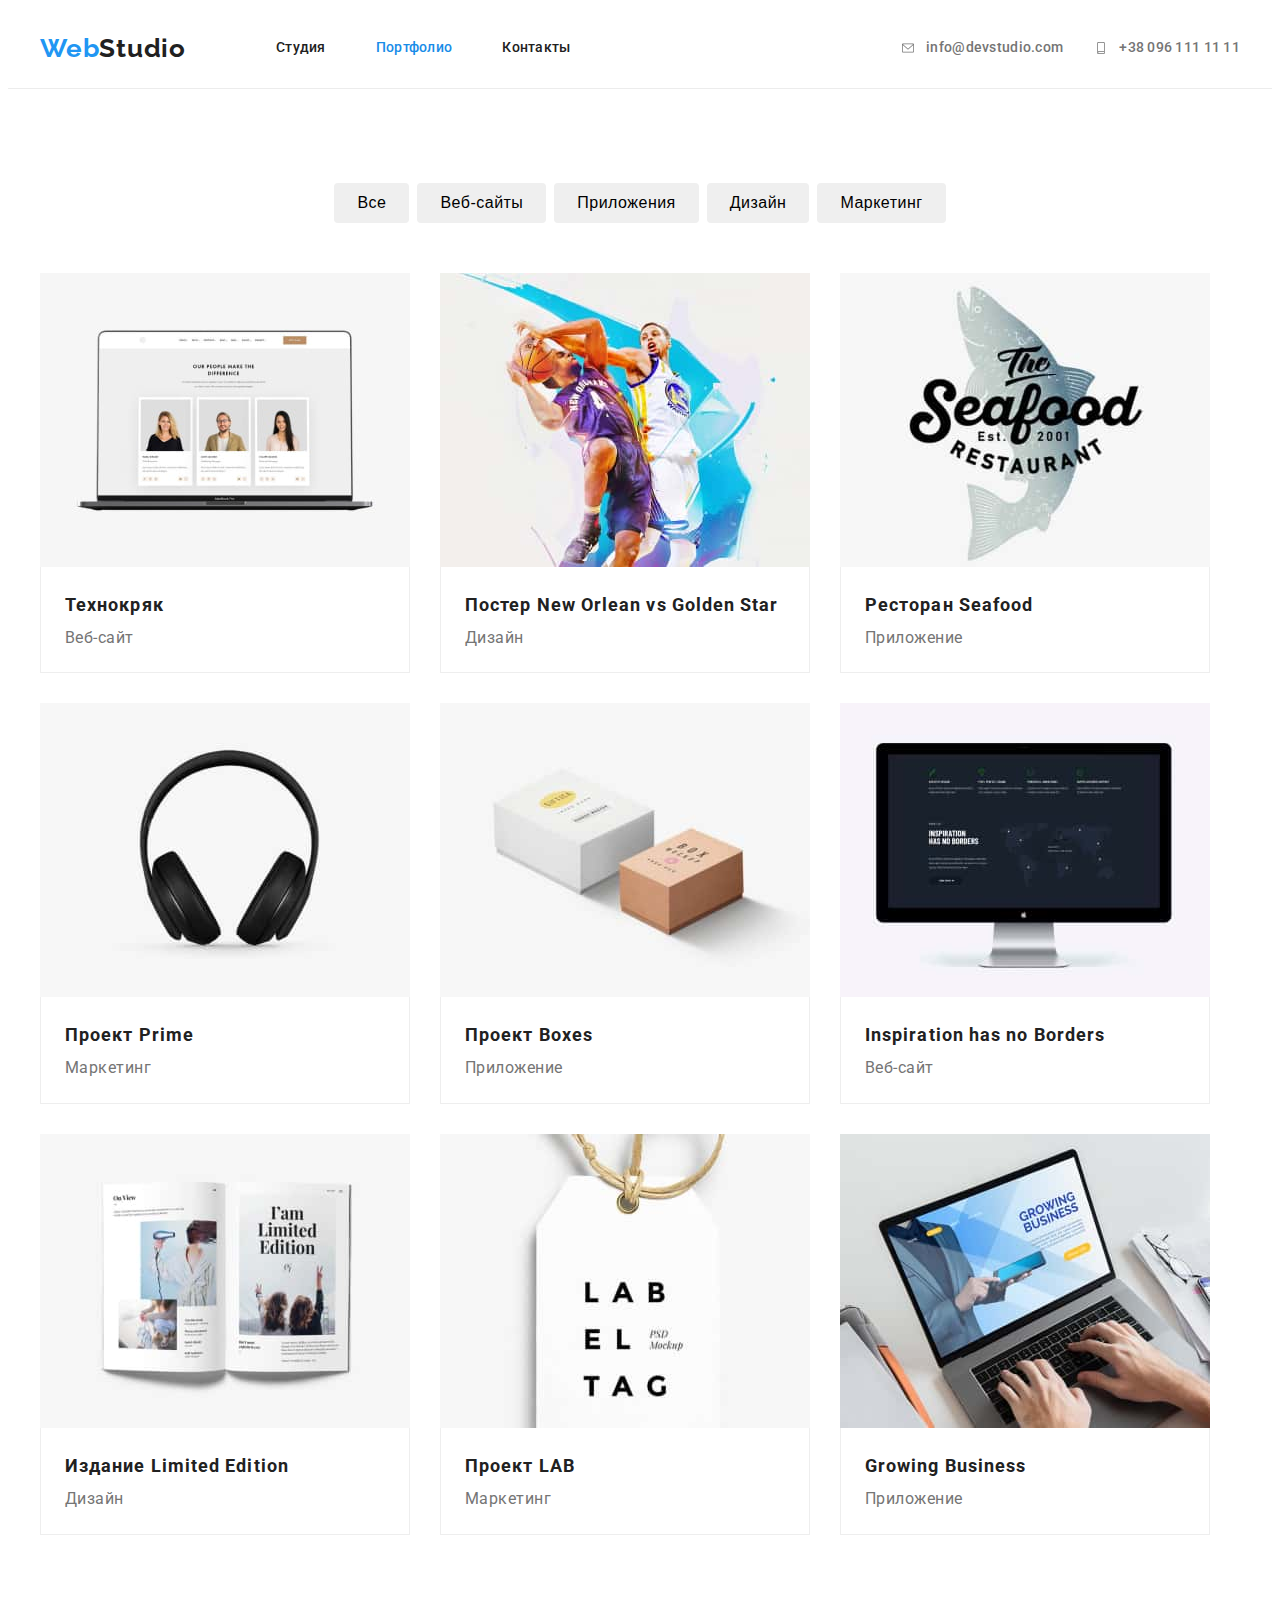
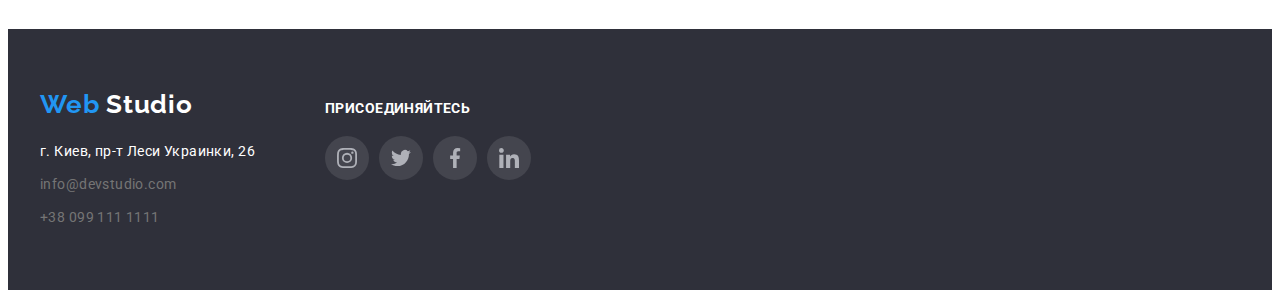
==== portfolio.html @ 4fe82eee "hw4" ====
<!DOCTYPE html>
<html lang="ru">
<head>
    <meta charset="UTF-8">
    <meta http-equiv="X-UA-Compatible" content="IE=edge">
    <meta name="viewport" content="width=device-width, initial-scale=1.0">
    <title>Document</title>
    <link rel="stylesheet" href="https://cdnjs.cloudflare.com/ajax/libs/modern-normalize/1.1.0/modern-normalize.min.css"
        integrity="sha512-wpPYUAdjBVSE4KJnH1VR1HeZfpl1ub8YT/NKx4PuQ5NmX2tKuGu6U/JRp5y+Y8XG2tV+wKQpNHVUX03MfMFn9Q=="
        crossorigin="anonymous" referrerpolicy="no-referrer" />
    <link rel="preconnect" href="https://fonts.googleapis.com">
    <link rel="preconnect" href="https://fonts.gstatic.com" crossorigin>
    <link href="https://fonts.googleapis.com/css2?family=Roboto:wght@400;500;700;900&display=swap" rel="stylesheet">
    <link rel="preconnect" href="https://fonts.googleapis.com">
    <link rel="preconnect" href="https://fonts.gstatic.com" crossorigin>
    <link href="https://fonts.googleapis.com/css2?family=Raleway:wght@700&display=swap" rel="stylesheet">
    <link rel="stylesheet" href="./css/styles.css">
</head>
    <body>
        <header class="page-header border">
            <div class="container header-wrap">
                <a href="./index.html" class="logo link margin-logo"><span class="blue-logo-part">Web</span>Studio</a>
                <nav class="navigation">
                    <ul class="list-flex">
                        <li class="m-left list">
                            <a class="header-link link" href="./index.html">Студия</a>
                        </li>
                        <li class="m-left list">
                            <a class="header-link link current" href="./portfolio.html">Портфолио</a>
                        </li>
                        <li class="m-left list">
                            <a class="header-link link" href="">Контакты</a>
                        </li>
                    </ul>
                </nav>
                <ul class="header-contacts">
                    <li class="header-contacts-item list">
                        <a class="contacts-link header-link link" href="mailto:info@devstudio.com">
                            <svg class="button-icon" width="16px" height="12px">
                                <use href="./images/symbol-defs.svg#icon-envelope"></use>
                            </svg>
                            info@devstudio.com</a>
                    </li>
                    <li class="header-contacts-item list">
                        <a class="contacts-link header-link link" href="tel:+380961111111">
                            <svg class="button-icon" width="16px" height="12px">
                                <use href="./images/symbol-defs.svg#icon-smartphone"></use>
                            </svg>
                            +38 096 111 11 11</a>
                    </li>
                </ul>
            </div>
        </header>
        <!--Портфолио-->
            <main>
                <section class="portfolio section">
                    <div class="container">
                        <h1 class="visually-hidden">Портфолио</h1>
                        <ul class="filter">
                            <li class="filter-item list"><button class="filter-btn btn btn-all" type="button">Все</button></li>
                            <li class="filter-item list"><button class="filter-btn btn btn-all" type="button">Веб-сайты</button></li>
                            <li class="filter-item list"><button class="filter-btn btn btn-all" type="button">Приложения</button></li>
                            <li class="filter-item list"><button class="filter-btn btn btn-all" type="button">Дизайн</button></li>
                            <li class="filter-item list"><button class="filter-btn btn btn-all" type="button">Маркетинг</button></li>
                        </ul>
                        <ul class="my-portfolio-list">
                            <li class="portfolio-list list">
                                <a class="portfolio-link link" href="">
                                    <img class="portfolio-img" src="./images/portfolio/technokryak.jpg" alt="фото людей на экране ноутбука" width="370" height="294"> 
                                    <div class="text-wrap">
                                        <h2 class="portfolio-title">Технокряк</h2>
                                        <p class="portfolio-text">Веб-сайт</p>
                                    </div>
                                </a>
                            </li>
                            <li class="portfolio-list list">
                                <a class="portfolio-link link" href="">
                                    <img class="portfolio-img" src="./images/portfolio/basketball-post.jpg" alt="двое мужчин играют в баскетбол" width="370" height="294">
                                    <div class="text-wrap">
                                        <h2 class="portfolio-title">Постер New Orlean vs Golden Star</h2>
                                        <p class="portfolio-text">Дизайн</p>
                                    </div>
                                </a>
                            </li>
                            <li class="portfolio-list list">
                                <a class="portfolio-link link" href="">
                                    <img class="portfolio-img" src="./images/portfolio/seafood.jpg" alt="логотип ресторана в виде рыбы" width="370" height="294">
                                    <div class="text-wrap">
                                        <h2 class="portfolio-title">Ресторан Seafood</h2>
                                        <p class="portfolio-text">Приложение</p>
                                    </div>
                                </a>
                            </li>
                            <li class="portfolio-list list">
                                <a class="portfolio-link link" href="">
                                    <img  class="portfolio-img" src="./images/portfolio/prime.jpg" alt="большие наушники" width="370" height="294">
                                    <div class="text-wrap">
                                        <h2 class="portfolio-title">Проект Prime</h2>
                                        <p class="portfolio-text">Маркетинг</p>
                                    </div>
                                </a>
                            </li>
                            <li class="portfolio-list list">
                                <a class="portfolio-link link" href="">
                                    <img class="portfolio-img" src="./images/portfolio/boxes.jpg" alt="две коробки" width="370" height="294">
                                    <div class="text-wrap">
                                        <h2 class="portfolio-title">Проект Boxes</h2>
                                        <p class="portfolio-text">Приложение</p>
                                    </div>
                                </a>  
                            </li>
                            <li class="portfolio-list list">
                                <a class="portfolio-link link" href="">
                                    <img class="portfolio-img" src="./images/portfolio/no-borders.jpg" alt="чёрный монитор компьютера" width="370" height="294">
                                    <div class="text-wrap">
                                        <h2 class="portfolio-title">Inspiration has no Borders</h2>
                                        <p class="portfolio-text">Веб-сайт</p>
                                    </div>
                                </a>
                            </li>
                            <li class="portfolio-list list">
                                <a class="portfolio-link link" href="">
                                    <img class="portfolio-img" src="./images/portfolio/limited-edition.jpg" alt="открытый журнал" width="370" height="294">
                                    <div class="text-wrap">
                                        <h2 class="portfolio-title">Издание Limited Edition</h2>
                                        <p class="portfolio-text">Дизайн</p>
                                    </div>
                                </a>
                            </li>
                            <li class="portfolio-list list">
                                <a class="portfolio-link link" href="">
                                    <img class="portfolio-img" src="./images/portfolio/lab.jpg" alt="бирка" width="370" height="294">
                                    <div class="text-wrap">
                                        <h2 class="portfolio-title">Проект LAB</h2>
                                        <p class="portfolio-text">Маркетинг</p>
                                    </div>
                                </a>
                            </li>
                            <li class="portfolio-list list">
                                <a class="portfolio-link link" href="">
                                    <img class="portfolio-img" src="./images/portfolio/growing-business.jpg" alt="человек работает за ноутбуком" width="370" height="294">
                                    <div class="text-wrap">
                                        <h2 class="portfolio-title">Growing Business</h2>
                                        <p class="portfolio-text">Приложение</p>
                                    </div>
                                </a>
                            </li>
                        </ul>
                    </div>
                </section>
            </main>
        <!--Контакты-->
        <footer class="footer bbg-color">
            <div class="container list-flex baseline">
                <div class="footer-leftblock">
                    <a href="./index.html" class="logo-footer logo white link">
                        <span class="blue-logo-part">Web</span>
                        Studio</a>
                    <address class="address">
                        <ul class="address-list">
                            <li class="list"><a class="white address-contacts link "
                                    href="https://goo.gl/maps/EYbTeW79EmDgqPvR7">г. Киев, пр-т
                                    Леси Украинки, 26</a></li>
                            <li class="list"><a class="address-contacts link"
                                    href="mailto:info@devstudio.com">info@devstudio.com</a></li>
                            <li class="list"><a class="address-contacts link" href="tel:+380991111111">+38 099 111 1111</a></li>
                        </ul>
                </div>
                <div>
                    <h2 class="footer-join">Присоединяйтесь</h2>
                    <ul class="footer-network">
                        <li class="list">
                            <a class="network-link" href="">
                                <div class="network-icon network-icon-bg">
                                    <svg width="20px" height="20px">
                                        <use href="./images/symbol-defs.svg#icon-instagram"></use>
                                    </svg>
                                </div>
                            </a>
                        </li>
                        <li class="list">
                            <a class="network-link" href="">
                                <div class="network-icon network-icon-bg">
                                    <svg width="20px" height="20px">
                                        <use href="./images/symbol-defs.svg#icon-twitter"></use>
                                    </svg>
                                </div>
                            </a>
                        </li>
                        <li class="list">
                            <a class="network-link" href="">
                                <div class="network-icon network-icon-bg">
                                    <svg width="20px" height="20px">
                                        <use href="./images/symbol-defs.svg#icon-facebook"></use>
                                    </svg>
                                </div>
                            </a>
                        </li>
                        <li class="list">
                            <a class="network-link" href="">
                                <div class="network-icon network-icon-bg">
                                    <svg width="20px" height="20px">
                                        <use href="./images/symbol-defs.svg#icon-linkedin"></use>
                                    </svg>
                                </div>
                            </a>
                        </li>
                    </ul>
                </div>
                </address>
            </div>
        </footer>
    </body>
</html>
---- css/styles.css ----
:root {
  --white-text-color: #ffffff;
  --title-color: #212121;
  --main-text-color: #757575;
  --hover-color: #2196f3;
  --bg-btn-color: #2196f3;
  --btn-hover-color: #188ce8;
  --bg-color: #2f303a;
  --bg-section-color: #f5f4fa;
  --clients-icon-color: #afb1b8;
  --bg-network-footer-color: #44454e;
}
body {
  font-family: "Roboto", sans-serif;
  color: var(--main-text-color);
}

/* Сброс точек в списках */
.list {
  list-style: none;
}
/* Сброс подчёркиваний ссылок */
.link {
  text-decoration: none;
}
/* Сброс маржинов и падингов h,p,ul */
h1,
h2,
h3,
h4,
h5,
h6,
p,
ul {
  margin: 0;
  padding: 0;
}
/* Основной контейнер */
.container {
  width: 1200px;
  padding-left: 15px;
  padding-right: 15px;
  margin: 0 auto;
}
/* Параметры секций */
.section {
  padding: 94px 0;
}
/* Визуальное скрытие */
.visually-hidden {
  position: absolute;
  clip: rect(0 0 0 0);
  width: 1px;
  height: 1px;
  margin: -1px;
}
/* Центрирование текста */
.text-center {
  text-align: center;
}
/* Параметры img */
img {
  display: block;
  width: 100%;
  height: auto;
}
/* Блоки под иконки в Преимуществах */
.bg-icon {
  display: flex;
  justify-content: center;
  align-items: center;
  background-color: var(--bg-section-color);
  border-radius: 4px;
  width: 270px;
  height: 120px;
  margin-bottom: 30px;
}
/* Маржин для иконок в кнопках */
.button-icon {
  margin-right: 10px;
}
/* Фон логотипов клиентов */
.bg-clients {
  display: flex;
  justify-content: center;
  align-items: center;
  box-sizing: border-box;
  border: 1px solid #afb1b8;
  border-radius: 4px;
  width: 170px;
  height: 92px;
}
/* Маржин для логотипов клиентов */
.bg-clients:nth-last-child(n) {
  margin-right: 30px;
}

/* Обёртка для хедера */
.header-wrap {
  display: flex;
  align-items: center;
}
/* Рамка в хедере */
.border {
  border-bottom: 1px solid #ececec;
}
/* Синяя часть логотипа в хедере */
.blue-logo-part {
  font-weight: 700;
  font-size: 26px;
  line-height: 1.19;
  letter-spacing: 0.03em;
  color: var(--hover-color);
}
/* Тёмная часть доготипа в хедере */
.logo {
  font-family: "Raleway", sans-serif;
  font-weight: 700;
  font-size: 26px;
  line-height: 1.19;
  letter-spacing: 0.03em;
  color: var(--title-color);
}
/* Отступ в лого */
.margin-logo {
  margin-right: 90px;
}

/* Ссылка лого в хедере */
.header-link {
  display: inline-block;
  padding: 32px 0;
  font-style: normal;
  font-weight: 500;
  font-size: 14px;
  line-height: 1.14;
  letter-spacing: 0.02em;
  color: var(--title-color);
}
/* Ховер и фокус лого в хедере */
.header-link:hover,
.header-link:focus {
  color: var(--hover-color);
  fill: var(--hover-color);
}

/* Отступы между ссылками в навигации хедера */
.list-flex .m-left + .m-left {
  margin-left: 50px;
}
/* Контакты хедера */
.header-contacts {
  display: flex;
  margin-left: auto;
}
/* Подсветка ссылки выбранной страницы */
.list-flex .link.current {
  color: var(--btn-hover-color);
}

/* Отступ первого элемента списка контактов в хедере */
.header-contacts-item:first-child {
  margin-right: 30px;
}
/* Ссылка на электронную почту в хедере */
.contacts-link {
  display: flex;
  justify-content: center;
  align-items: center;
  color: var(--main-text-color);
  fill: var(--main-text-color);
}
/* Заголовок Героя */
.hero-title {
  margin-bottom: 30px;
  font-weight: 900;
  font-size: 44px;
  line-height: 1.36;
  text-align: center;
  letter-spacing: 0.06em;
  text-transform: uppercase;
  color: var(--white-text-color);
}
/* Кнопка: универсальные параметры */
.btn {
  display: inline-block;
  font-size: 16px;
  text-align: center;
  cursor: pointer;
  border-radius: 4px;
  border: 1px solid transparent;
}
/* Фон и падинг Героя */
.hero {
  background-color: var(--bg-color);
  padding: 200px 0;
}
/* Кнопка Героя */
.hero-button {
  padding: 10px 32px;
  min-width: 200px;
  font-weight: 700;
  line-height: 1.87;
  letter-spacing: 0.06em;
  color: var(--white-text-color);
  background-color: var(--bg-btn-color);
}
/* Универсальные ховер и фокус кнопок */
.hero-button:hover,
.hero-button:focus {
  background-color: var(--btn-hover-color);
}
/* Заголовок преимуществ */
.benefit-title {
  margin-bottom: 10px;
  font-weight: 700;
  font-size: 14px;
  line-height: 1.14;
  letter-spacing: 0.03em;
  text-transform: uppercase;
  color: var(--title-color);
}

/* Пункт списка преимуществ */
.benefit-item {
  width: 270px;
}
/* Отступ между пунктами списка преимуществ */
.benefit-item + .benefit-item {
  margin-left: 30px;
}
/* Текст преимуществ */
.benefit-text {
  font-size: 14px;
  line-height: 1.71;
  letter-spacing: 0.03em;
  color: var(--main-text-color);
}
/* Сброс верхнего паддинга в works */
.works {
  padding-top: 0;
}
/* Заголовок примеров работ */
.title-text {
  margin-bottom: 50px;
  font-weight: 700;
  font-size: 36px;
  line-height: 1.16;
  text-align: center;
  letter-spacing: 0.03em;
  color: var(--title-color);
}
/* Секция Команда  */
.team {
  background-color: var(--bg-section-color);
}
/* Карточка сотрудника */
.card {
  padding-top: 30px;
  padding-bottom: 30px;
  background-color: var(--white-text-color);
}
/* Флекс-контейнер для списков команды и работ */
.team-list,
.address,
.works-list,
.footer-network,
.list-flex,
.benefits-list,
.footer-network {
  display: flex;
}
/* Отступы для для пунктов списков работ и команды */
.works-picture + .works-picture,
.team-employee + .team-employee {
  margin-left: 30px;
}
/* Пункты списка сотрудников */
.team-employee {
  width: 270px;
  box-shadow: 0px 1px 3px rgba(0, 0, 0, 0.12), 0px 1px 1px rgba(0, 0, 0, 0.14),
    0px 2px 1px rgba(0, 0, 0, 0.2);
  border-radius: 0px 0px 4px 4px;
}
/* Враппер для employee */
.employee-wrap {
  padding-top: 30px;
  padding-bottom: 30px;
  background-color: #ffffff;
}
/* Имена сотрудников */
.employee-text {
  font-weight: 500;
  font-size: 16px;
  line-height: 1.18;
  text-align: center;
  letter-spacing: 0.03em;
  color: var(--title-color);
}
/* Должности сотрудников */
.employee-position {
  color: var(--main-text-color);
  margin-top: 10px;
}
/* Блоки соцсетей */
.network {
  display: flex;
  justify-content: center;
  padding: 16px 32px 0px 32px;
}
/* Геометрия для ссылок */
.network-link,
.portfolio-link {
  display: block;
}
.portfolio-link:hover,
.portfolio-link:focus {
  cursor: pointer;
  box-shadow: 0px 1px 1px rgba(0, 0, 0, 0.12), 0px 4px 4px rgba(0, 0, 0, 0.06),
    1px 4px 6px rgba(0, 0, 0, 0.16);
}
/* Иконка соцсетей */
.network-icon {
  width: 44px;
  height: 44px;
  margin: 0px;
  fill: var(--clients-icon-color);
  display: flex;
  justify-content: center;
  align-items: center;
  border-radius: 50%;
}
/* Фон для иконок соцсетей */
.network-icon-bg {
  background-color: var(--bg-network-footer-color);
}
/* Маржин иконок соцсетей */
.network-icon:nth-last-child(n) {
  margin-right: 10px;
}
/* Ховер и фокус иконок соцсетей */
.network-icon:hover,
.network-icon:focus {
  background-color: var(--hover-color);
  fill: var(--white-text-color);
}
/* Выравнивание по базовой линии */
.baseline {
  align-items: baseline;
}
/* Цвет логипов клиентов */
.clients-icon {
  fill: var(--clients-icon-color);
}
/* Ховер и фокус логотипов клиентов */
.clients-icon:hover,
.clients-icon:focus {
  fill: var(--hover-color);
  border-color: var(--hover-color);
}
/* footer */
.footer {
  padding-top: 60px;
  padding-bottom: 60px;
  background-color: var(--bg-color);
}
/* Левый блок в футере */
.footer-leftblock {
  margin-right: 70px;
}
/* Отступ для лого в футере */
.logo-footer {
  display: inline-block;
  margin-bottom: 20px;
  font-family: "Raleway", sans-serif;
  font-weight: 700;
  font-size: 26px;
  line-height: 1.19;
  letter-spacing: 0.03em;
}

/* Ссылка на адрес на карте в футере */
.address-contacts {
  font-style: normal;
  font-size: 14px;
  line-height: 1.71;
  letter-spacing: 0.03em;
  color: var(--main-text-color);
}
/* Ховер и фокус ссылки на адрес на карте в футере */
.address-contacts:hover,
.address-contacts:focus {
  color: var(--hover-color);
}
/* Цвет ссылки на карту в футере */
.white {
  color: var(--white-text-color);
}
/* Маржин на список в адресе */
.address-list .list {
  margin-bottom: 9px;
}
/* Сброс маржинов в списках */
.list:nth-last-child(1) {
  margin-bottom: 0;
}
/* Присоединяйтесь в футере  */
.footer-join {
  display: flex;
  margin-bottom: 20px;
  font-size: 14px;
  line-height: 16px;
  letter-spacing: 0.03em;
  text-transform: uppercase;
  color: var(--white-text-color);
}

/* ---------Страница Портфолио---------- */

/* Список кнопок в портфолио */
.filter {
  display: flex;
  justify-content: center;
  margin-bottom: 50px;
}
/* Отступ между кнопками фильтра */
.filter-item + .filter-item {
  margin-left: 8px;
}
/* Кнопки фильтра в портфолио */
.filter-btn {
  font-weight: 500;
  line-height: 1.6;
  letter-spacing: 0.03em;
}
/* Ховер и фокус кнопок в фильтре */
.filter-btn:hover,
.filter-btn:focus {
  background-color: var(--btn-hover-color);
  color: var(--white-text-color);
}
/* Падинги кнопок фильтра */
.btn-all {
  padding: 6px 22px;
}
/* Обёртка для портфолио  */
.my-portfolio-list {
  display: flex;
  flex-wrap: wrap;
}
/* Элементы портфолио */
.portfolio-list {
  width: 370px;

  margin-right: 30px;
  margin-bottom: 30px;
}
/* Сброс марджинов для каждого третьего элемента портфолио */
.portfolio-list:nth-child(3n) {
  margin-right: 0;
}
/* Сброс отступов последних трёх элементов портфолио */
.portfolio-list:nth-last-child(-n + 3) {
  margin-bottom: 0;
}
/* Обёртка для текста в портфолио */
.text-wrap {
  padding: 20px 24px;
  /* border: 1px solid #eeeeee; */
  border-left: 1px solid #eeeeee;
  border-right: 1px solid #eeeeee;
  border-bottom: 1px solid #eeeeee;
}
/* Заголовок Портфолио */
.portfolio-title {
  font-weight: 700;
  font-size: 18px;
  line-height: 2;
  letter-spacing: 0.06em;
  color: var(--title-color);
}
/* Основной текст под каждым из проектов в портфолио */
.portfolio-text {
  font-size: 16px;
  line-height: 1.87;
  letter-spacing: 0.03em;
  color: var(--main-text-color);
}
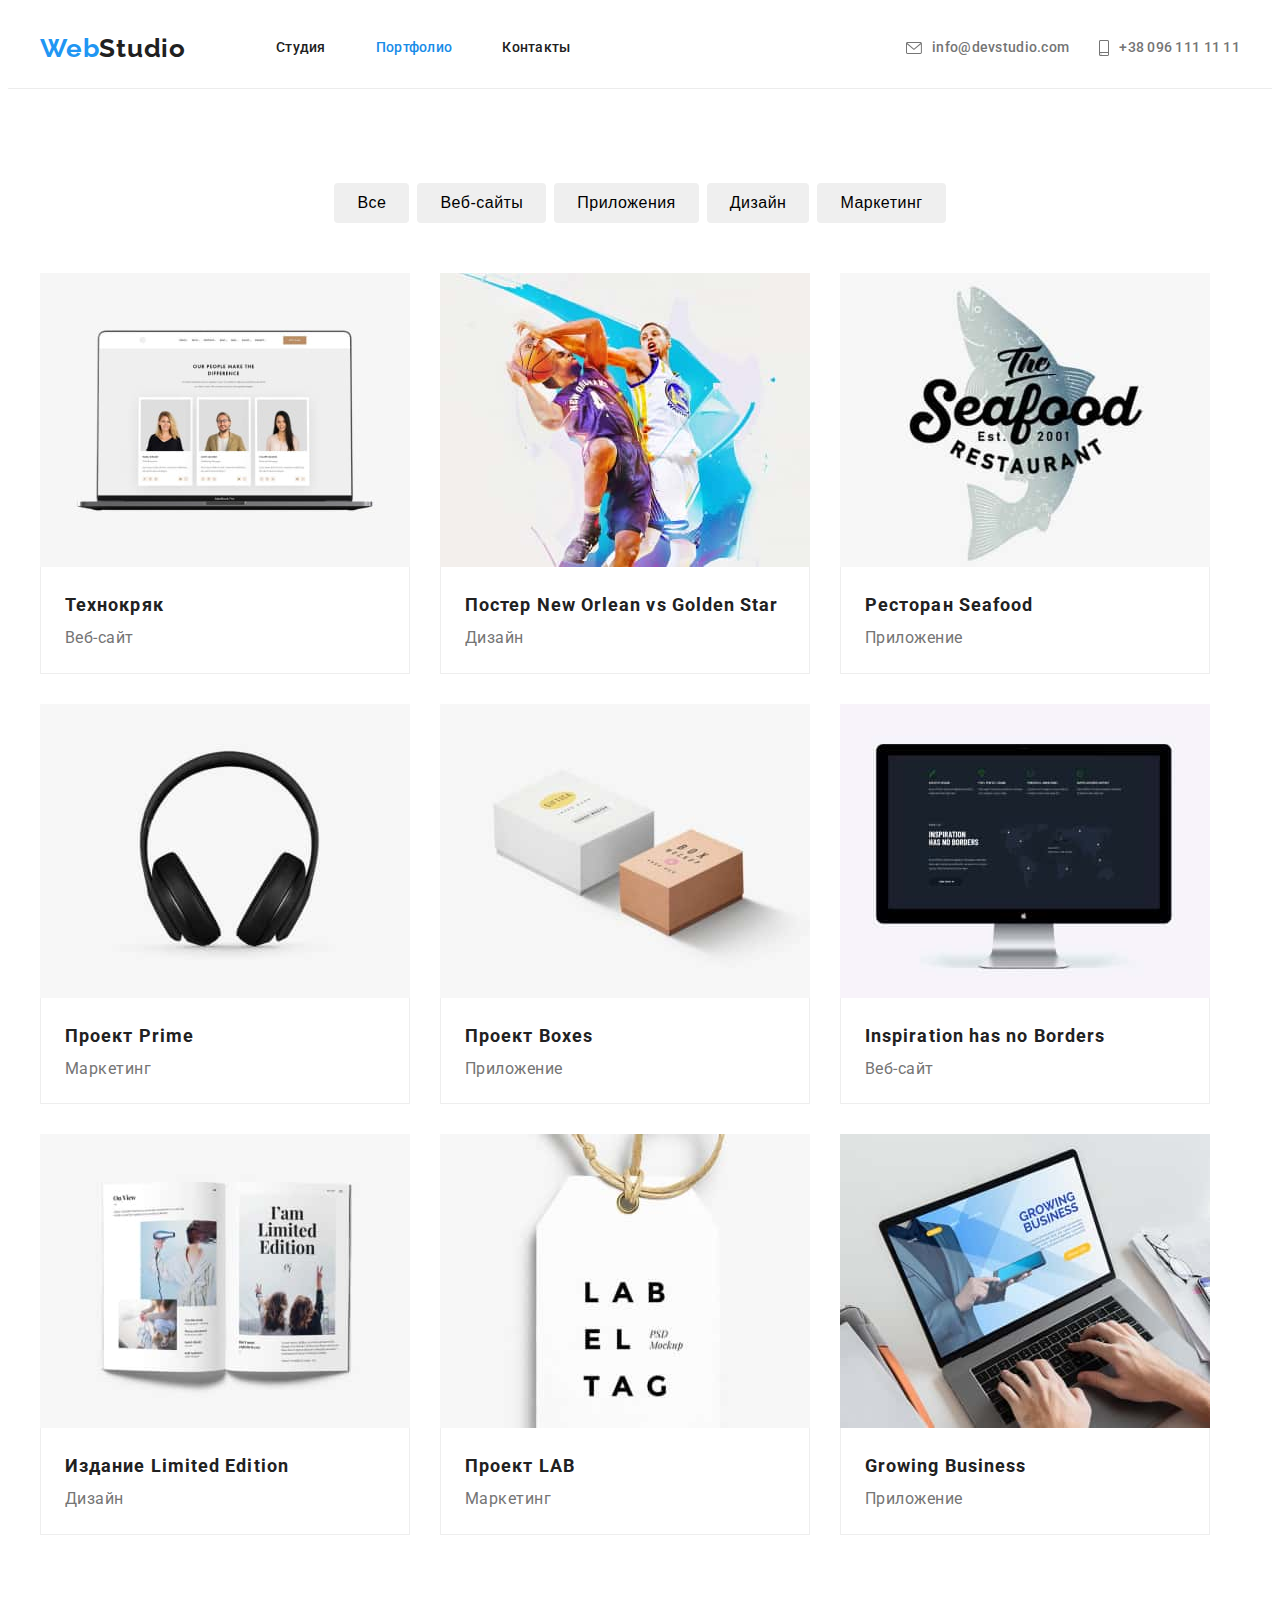
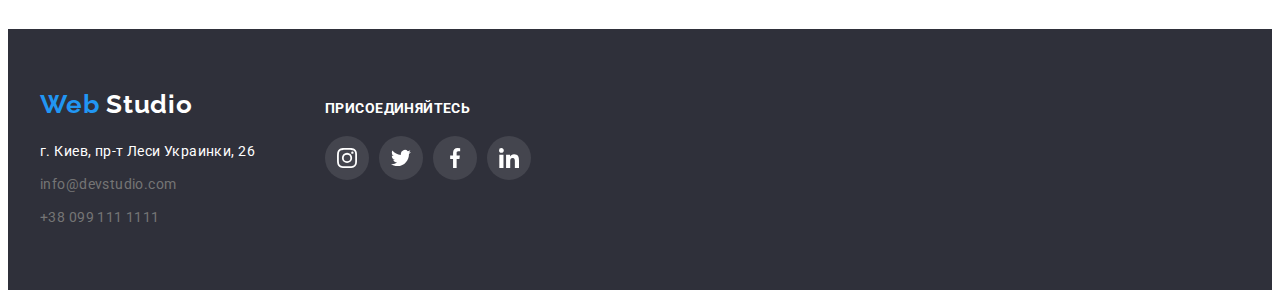
==== commit f671c79b: "hw-4-update2" ====
--- a/portfolio.html
+++ b/portfolio.html
@@ -43,7 +43,7 @@
                     </li>
                     <li class="header-contacts-item list">
                         <a class="contacts-link header-link link" href="tel:+380961111111">
-                            <svg class="button-icon" width="16px" height="12px">
+                            <svg class="button-icon" width="10px" height="16px">
                                 <use href="./images/symbol-defs.svg#icon-smartphone"></use>
                             </svg>
                             +38 096 111 11 11</a>
@@ -168,41 +168,33 @@
                 </div>
                 <div>
                     <h2 class="footer-join">Присоединяйтесь</h2>
-                    <ul class="footer-network">
-                        <li class="list">
-                            <a class="network-link" href="">
-                                <div class="network-icon network-icon-bg">
-                                    <svg width="20px" height="20px">
-                                        <use href="./images/symbol-defs.svg#icon-instagram"></use>
-                                    </svg>
-                                </div>
-                            </a>
-                        </li>
-                        <li class="list">
-                            <a class="network-link" href="">
-                                <div class="network-icon network-icon-bg">
-                                    <svg width="20px" height="20px">
-                                        <use href="./images/symbol-defs.svg#icon-twitter"></use>
-                                    </svg>
-                                </div>
-                            </a>
-                        </li>
-                        <li class="list">
-                            <a class="network-link" href="">
-                                <div class="network-icon network-icon-bg">
-                                    <svg width="20px" height="20px">
-                                        <use href="./images/symbol-defs.svg#icon-facebook"></use>
-                                    </svg>
-                                </div>
-                            </a>
-                        </li>
-                        <li class="list">
-                            <a class="network-link" href="">
-                                <div class="network-icon network-icon-bg">
-                                    <svg width="20px" height="20px">
-                                        <use href="./images/symbol-defs.svg#icon-linkedin"></use>
-                                    </svg>
-                                </div>
+                    <ul class="network">
+                        <li class="network-item list">
+                            <a class="network-link" href="">
+                                <svg class="network-logo" width="20px" height="20px">
+                                    <use href="./images/symbol-defs.svg#icon-instagram"></use>
+                                </svg>
+                            </a>
+                        </li>
+                        <li class="network-item list">
+                            <a class="network-link" href="">
+                                <svg width="20px" height="20px">
+                                    <use href="./images/symbol-defs.svg#icon-twitter"></use>
+                                </svg>
+                            </a>
+                        </li>
+                        <li class="network-item list">
+                            <a class="network-link" href="">
+                                <svg width="20px" height="20px">
+                                    <use href="./images/symbol-defs.svg#icon-facebook"></use>
+                                </svg>
+                            </a>
+                        </li>
+                        <li class="network-item list">
+                            <a class="network-link" href="">
+                                <svg width="20px" height="20px">
+                                    <use href="./images/symbol-defs.svg#icon-linkedin"></use>
+                                </svg>
                             </a>
                         </li>
                     </ul>
@@ -210,6 +202,6 @@
                 </address>
             </div>
         </footer>
-    </body>
-</html>
-    +        </body>
+        
+        </html>--- a/css/styles.css
+++ b/css/styles.css
@@ -192,8 +192,21 @@
 }
 /* Фон и падинг Героя */
 .hero {
-  background-color: var(--bg-color);
+  /* background-color: var(--bg-color); */
+  max-width: 1600px;
+  height: 600px;
+  margin-left: auto;
+  margin-right: auto;
   padding: 200px 0;
+  background-image: linear-gradient(
+      to right,
+      rgba(47, 48, 58, 0.4),
+      rgba(47, 48, 58, 0.4)
+    ),
+    url(../images/hero-bg.jpg);
+  background-repeat: no-repeat;
+  background-position: center;
+  background-size: cover;
 }
 /* Кнопка Героя */
 .hero-button {
@@ -304,12 +317,29 @@
 }
 /* Блоки соцсетей */
 .network {
-  display: flex;
-  justify-content: center;
-  padding: 16px 32px 0px 32px;
+  margin-top: 16px;
+  display: flex;
+  justify-content: center;
+  /* padding: 16px 32px 0px 32px; */
 }
 /* Геометрия для ссылок */
-.network-link,
+.network-link {
+  border-radius: 50%;
+  color: var(--clients-icon-color);
+  width: 100%;
+  height: 100%;
+  display: flex;
+  align-items: center;
+  justify-content: center;
+}
+.network-link:hover,
+.network-link:focus {
+  background-color: var(--hover-color);
+  color: var(--white-text-color);
+}
+.network-link svg {
+  fill: currentColor;
+}
 .portfolio-link {
   display: block;
 }
@@ -319,16 +349,11 @@
   box-shadow: 0px 1px 1px rgba(0, 0, 0, 0.12), 0px 4px 4px rgba(0, 0, 0, 0.06),
     1px 4px 6px rgba(0, 0, 0, 0.16);
 }
-/* Иконка соцсетей */
-.network-icon {
+/*  */
+.network-item {
+  margin-right: 10px;
   width: 44px;
   height: 44px;
-  margin: 0px;
-  fill: var(--clients-icon-color);
-  display: flex;
-  justify-content: center;
-  align-items: center;
-  border-radius: 50%;
 }
 /* Фон для иконок соцсетей */
 .network-icon-bg {
@@ -348,8 +373,21 @@
 .baseline {
   align-items: baseline;
 }
+/* Логотипы клиентов геометрия */
+.clients {
+  margin-right: 30px;
+  width: 170px;
+  height: 92px;
+}
 /* Цвет логипов клиентов */
 .clients-icon {
+  border-radius: 4px;
+  border: 1px solid var(--clients-icon-color);
+  display: flex;
+  width: 100%;
+  height: 100%;
+  align-items: center;
+  justify-content: center;
   fill: var(--clients-icon-color);
 }
 /* Ховер и фокус логотипов клиентов */
@@ -368,6 +406,7 @@
 .footer-leftblock {
   margin-right: 70px;
 }
+
 /* Отступ для лого в футере */
 .logo-footer {
   display: inline-block;
@@ -414,6 +453,16 @@
   text-transform: uppercase;
   color: var(--white-text-color);
 }
+/* Иконки соцсетей в футере */
+.footer .network-link {
+  background: rgba(255, 255, 255, 0.1);
+  color: var(--white-text-color);
+}
+/* Ховер и фокус на иконки соцсетей в футере */
+.footer .network-link:hover,
+.footer .network-link:focus {
+  background-color: var(--btn-hover-color);
+}
 
 /* ---------Страница Портфолио---------- */
 
@@ -436,6 +485,8 @@
 /* Ховер и фокус кнопок в фильтре */
 .filter-btn:hover,
 .filter-btn:focus {
+  box-shadow: 0px 3px 1px rgba(0, 0, 0, 0.1), 0px 1px 2px rgba(0, 0, 0, 0.08),
+    0px 2px 2px rgba(0, 0, 0, 0.12);
   background-color: var(--btn-hover-color);
   color: var(--white-text-color);
 }
